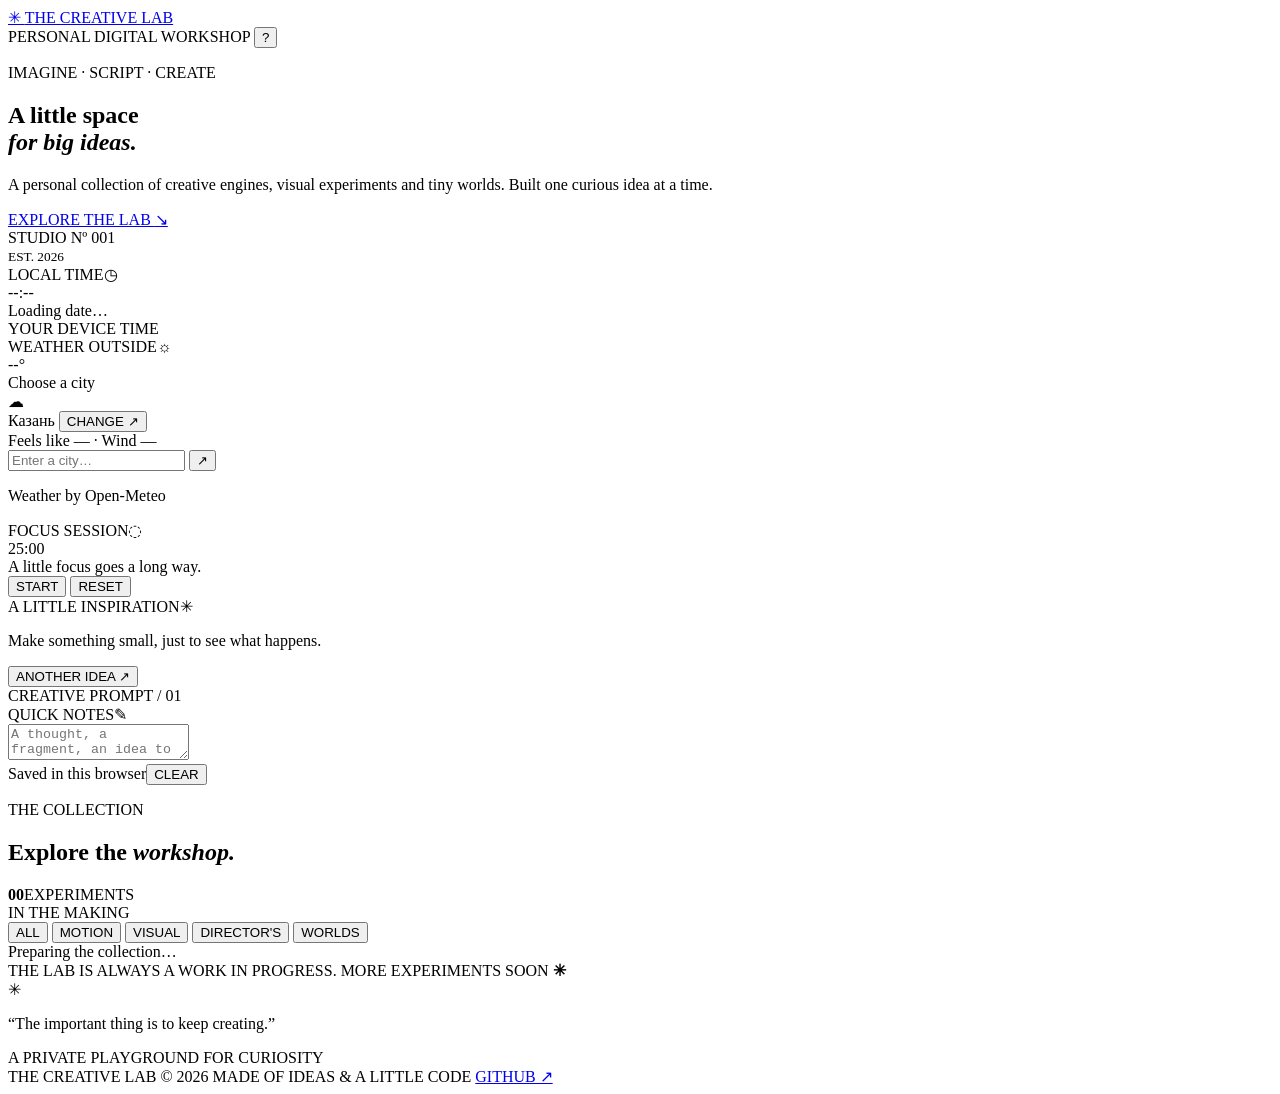
==== index.html @ 53572234 "Build Creative Lab main dashboard" ====
<!doctype html>
<html lang="ru">
<head>
  <meta charset="UTF-8">
  <meta name="viewport" content="width=device-width, initial-scale=1.0">
  <meta name="theme-color" content="#f4f0e8">
  <meta name="description" content="The Creative Lab — personal collection of creative digital engines and experiments.">
  <title>The Creative Lab</title>
  <link rel="icon" href="./assets/favicon.svg" type="image/svg+xml">
  <link rel="preconnect" href="https://fonts.googleapis.com">
  <link rel="preconnect" href="https://fonts.gstatic.com" crossorigin>
  <link href="https://fonts.googleapis.com/css2?family=DM+Mono:wght@400;500&family=DM+Sans:wght@400;500;600;700&family=Playfair+Display:wght@500;600;700&display=swap" rel="stylesheet">
  <link rel="stylesheet" href="./main.css">
  <script src="./main.js" defer></script>
</head>
<body>
  <div class="page-shell">
    <header class="topbar">
      <a class="brand" href="./" aria-label="The Creative Lab — home">
        <span class="brand-mark">✳</span>
        <span>THE CREATIVE LAB</span>
      </a>
      <div class="topbar-right">
        <span class="live-dot"></span>
        <span class="topbar-caption">PERSONAL DIGITAL WORKSHOP</span>
        <button class="icon-button" id="aboutButton" type="button" aria-label="About the lab" title="About the lab">?</button>
      </div>
    </header>

    <main>
      <section class="hero">
        <div class="hero-copy">
          <p class="eyebrow">IMAGINE · SCRIPT · CREATE</p>
          <h1>A little space<br><em>for big ideas.</em></h1>
          <p class="hero-description">A personal collection of creative engines, visual experiments and tiny worlds. Built one curious idea at a time.</p>
          <a class="text-link" href="#apps">EXPLORE THE LAB <span>↘</span></a>
        </div>
        <div class="hero-art" aria-label="Abstract illustration of a creative studio">
          <div class="art-sun"></div>
          <div class="art-window">
            <div class="art-window-sky"></div>
            <div class="art-hill hill-one"></div>
            <div class="art-hill hill-two"></div>
          </div>
          <div class="art-plant plant-one"><i></i><i></i><i></i><b></b></div>
          <div class="art-plant plant-two"><i></i><i></i><i></i><b></b></div>
          <div class="art-book book-one"></div><div class="art-book book-two"></div>
          <div class="art-caption">STUDIO Nº 001<br><small>EST. 2026</small></div>
        </div>
      </section>

      <section class="dashboard-grid" aria-label="Daily widgets">
        <article class="widget clock-widget">
          <div class="widget-heading"><span class="widget-label">LOCAL TIME</span><span class="widget-symbol">◷</span></div>
          <div class="clock-time" id="clockTime">--:--</div>
          <div class="clock-date" id="clockDate">Loading date…</div>
          <div class="clock-foot"><span class="live-dot"></span> YOUR DEVICE TIME</div>
        </article>

        <article class="widget weather-widget">
          <div class="widget-heading"><span class="widget-label">WEATHER OUTSIDE</span><span class="widget-symbol">☼</span></div>
          <div class="weather-main">
            <div>
              <div class="weather-temp" id="weatherTemp">--°</div>
              <div class="weather-description" id="weatherDescription">Choose a city</div>
            </div>
            <div class="weather-icon" id="weatherIcon">☁</div>
          </div>
          <div class="weather-location-row">
            <span id="weatherLocation">Казань</span>
            <button class="tiny-button" id="changeCityButton" type="button">CHANGE ↗</button>
          </div>
          <div class="weather-extra" id="weatherExtra">Feels like — · Wind —</div>
          <form class="city-form" id="cityForm">
            <input id="cityInput" type="text" placeholder="Enter a city…" aria-label="Weather city">
            <button type="submit" aria-label="Search city">↗</button>
          </form>
          <p class="widget-note" id="weatherNote">Weather by Open-Meteo</p>
        </article>

        <article class="widget focus-widget">
          <div class="widget-heading"><span class="widget-label">FOCUS SESSION</span><span class="widget-symbol">◌</span></div>
          <div class="focus-time" id="focusTime">25:00</div>
          <div class="focus-progress"><span id="focusProgress"></span></div>
          <div class="focus-status" id="focusStatus">A little focus goes a long way.</div>
          <div class="focus-controls">
            <button class="button button-dark" id="focusStart" type="button">START</button>
            <button class="button button-light" id="focusReset" type="button">RESET</button>
          </div>
        </article>

        <article class="widget inspiration-widget">
          <div class="widget-heading"><span class="widget-label">A LITTLE INSPIRATION</span><span class="widget-symbol">✳</span></div>
          <p class="inspiration-text" id="inspirationText">Make something small, just to see what happens.</p>
          <button class="text-link small-link" id="newInspiration" type="button">ANOTHER IDEA ↗</button>
          <div class="inspiration-index">CREATIVE PROMPT / <span id="inspirationNumber">01</span></div>
        </article>

        <article class="widget notes-widget">
          <div class="widget-heading"><span class="widget-label">QUICK NOTES</span><span class="widget-symbol">✎</span></div>
          <textarea id="quickNotes" placeholder="A thought, a fragment, an idea to return to…" aria-label="Quick notes"></textarea>
          <div class="notes-footer"><span id="notesStatus">Saved in this browser</span><button class="tiny-button" id="clearNotes" type="button">CLEAR</button></div>
        </article>
      </section>

      <section class="apps-section" id="apps">
        <div class="section-heading">
          <div>
            <p class="eyebrow">THE COLLECTION</p>
            <h2>Explore the <em>workshop.</em></h2>
          </div>
          <div class="app-count"><strong id="appCount">00</strong><span>EXPERIMENTS<br>IN THE MAKING</span></div>
        </div>
        <div class="filter-row" id="filterRow" aria-label="Filter apps">
          <button class="filter-chip active" data-filter="all" type="button">ALL</button>
          <button class="filter-chip" data-filter="motion" type="button">MOTION</button>
          <button class="filter-chip" data-filter="visual" type="button">VISUAL</button>
          <button class="filter-chip" data-filter="director" type="button">DIRECTOR'S</button>
          <button class="filter-chip" data-filter="world" type="button">WORLDS</button>
        </div>
        <div class="apps-grid" id="appsGrid">
          <div class="loading-card">Preparing the collection…</div>
        </div>
        <div class="collection-footer">
          <span>THE LAB IS ALWAYS A WORK IN PROGRESS.</span>
          <span>MORE EXPERIMENTS SOON <b>✳</b></span>
        </div>
      </section>

      <section class="bottom-note">
        <span class="bottom-star">✳</span>
        <p>“The important thing is to keep creating.”</p>
        <span class="bottom-caption">A PRIVATE PLAYGROUND FOR CURIOSITY</span>
      </section>
    </main>

    <footer class="footer">
      <span>THE CREATIVE LAB © 2026</span>
      <span>MADE OF IDEAS & A LITTLE CODE</span>
      <a href="https://github.com/karinmanurov-web/myserver" target="_blank" rel="noreferrer">GITHUB ↗</a>
    </footer>
  </div>

  <div class="toast" id="toast" role="status" aria-live="polite"></div>
  <dialog class="about-dialog" id="aboutDialog">
    <button class="dialog-close" id="closeAbout" type="button" aria-label="Close">×</button>
    <p class="eyebrow">A NOTE ABOUT THIS PLACE</p>
    <h2>Welcome to<br><em>the lab.</em></h2>
    <p>This is a growing home for small creative engines: tools that turn scripts, ideas and visual rules into things you can see, play and explore.</p>
    <p>Some experiments are ready. Others are still taking shape. That's part of the fun.</p>
    <span class="dialog-signature">IMAGINE · SCRIPT · CREATE</span>
  </dialog>
</body>
</html>
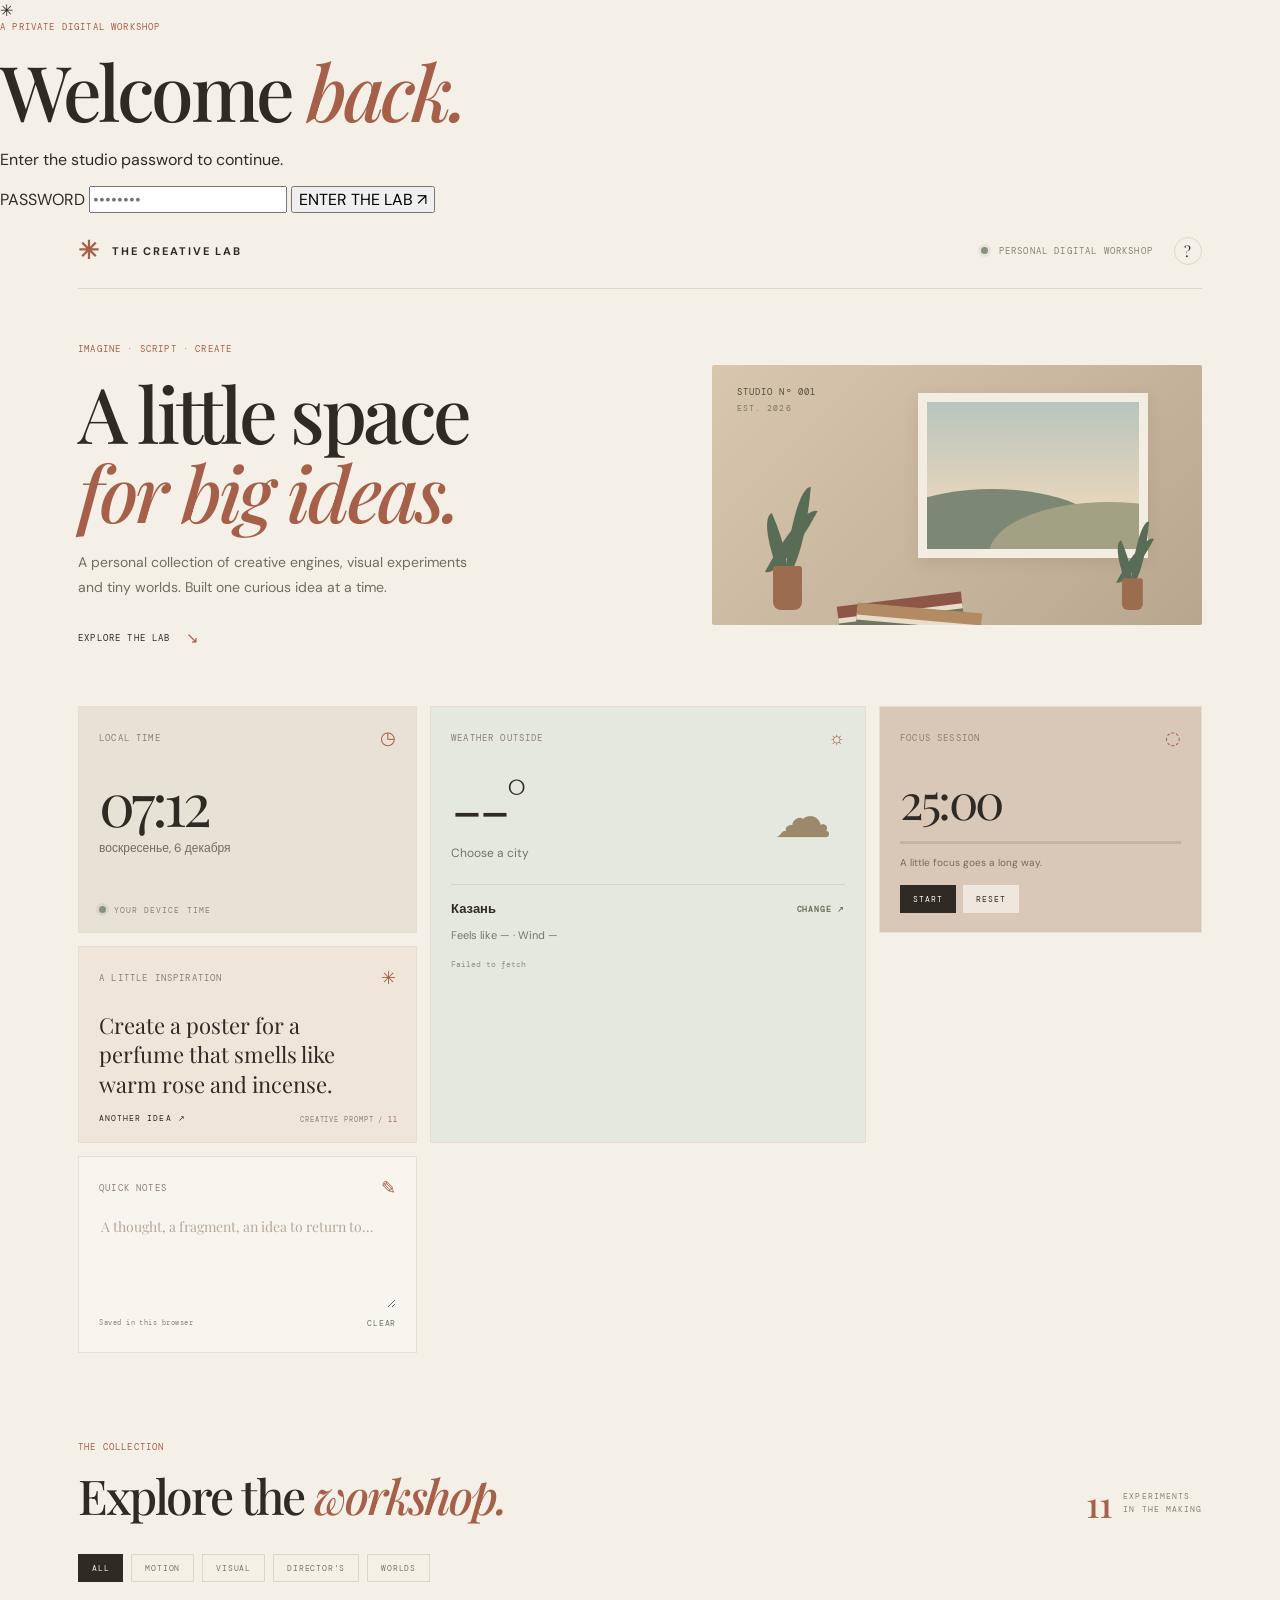
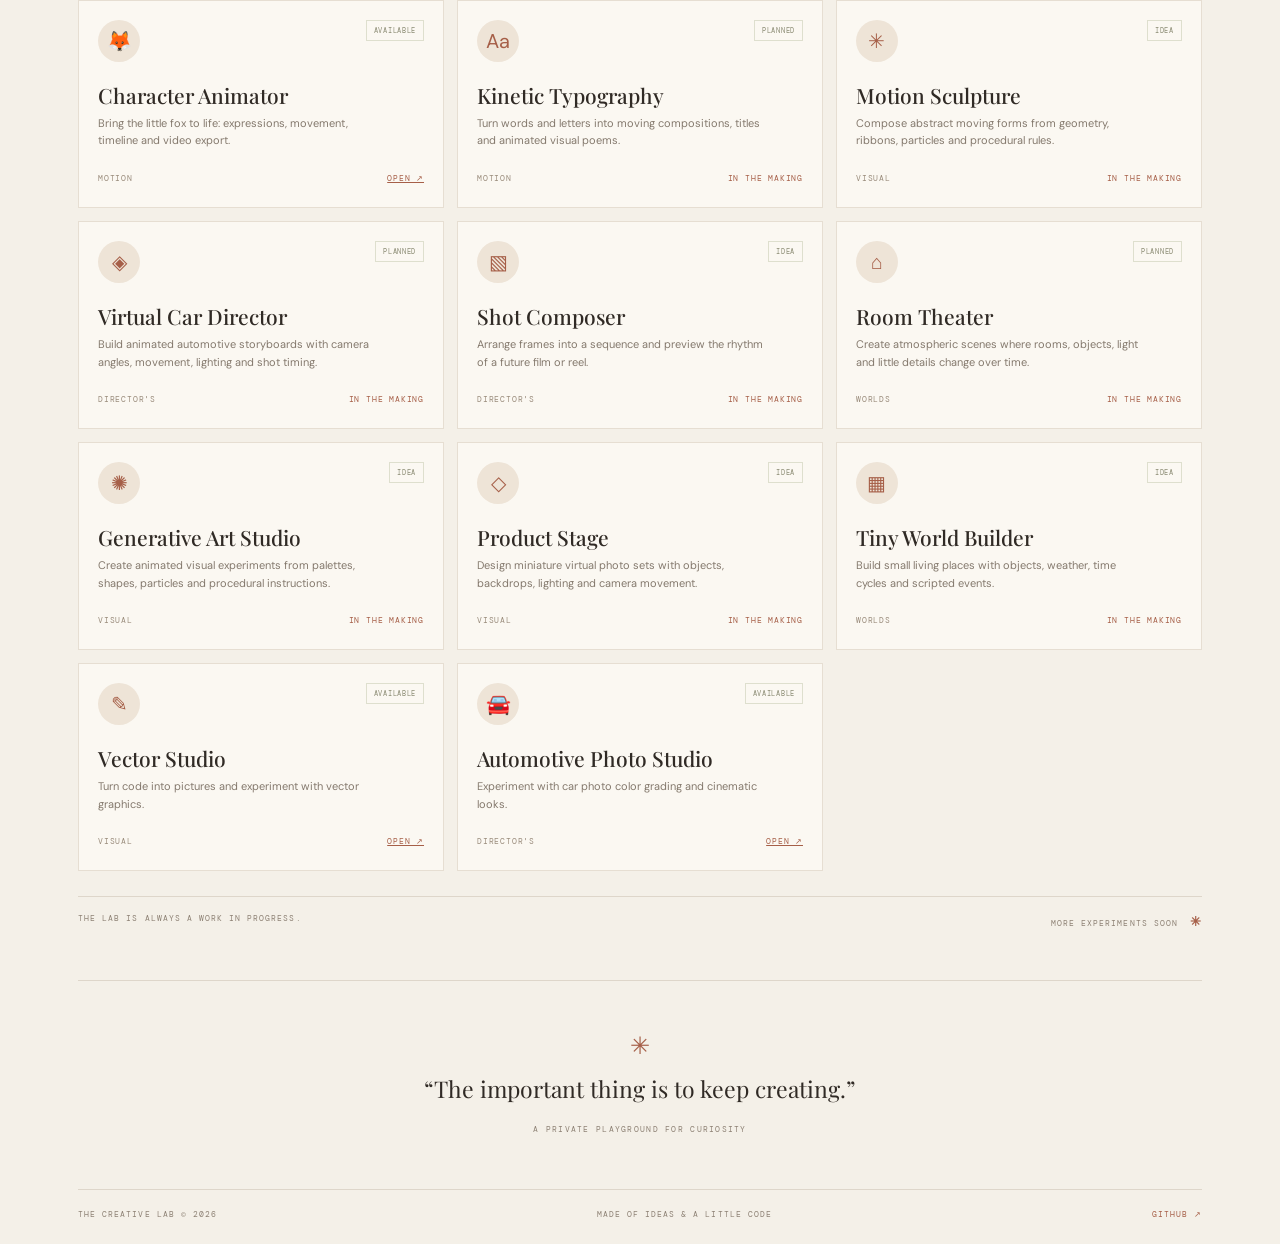
==== commit 8abd754d: "Add password entrance screen" ====
--- a/index.html
+++ b/index.html
@@ -14,6 +14,19 @@
   <script src="./main.js" defer></script>
 </head>
 <body>
+
+  <section class="password-screen" id="passwordScreen" aria-label="Lab access">
+    <form class="password-card" id="passwordForm">
+      <div class="password-mark">✳</div>
+      <p class="eyebrow">A PRIVATE DIGITAL WORKSHOP</p>
+      <h1>Welcome <em>back.</em></h1>
+      <p>Enter the studio password to continue.</p>
+      <label class="password-label" for="labPassword">PASSWORD</label>
+      <input id="labPassword" type="password" inputmode="numeric" autocomplete="current-password" placeholder="••••••••" required>
+      <button type="submit">ENTER THE LAB ↗</button>
+      <span id="passwordError" role="alert"></span>
+    </form>
+  </section>
   <div class="page-shell">
     <header class="topbar">
       <a class="brand" href="./" aria-label="The Creative Lab — home">
--- a/main.css
+++ b/main.css
@@ -0,0 +1,7 @@
+:root{--paper:#f4f0e8;--paper-deep:#e9e2d6;--ink:#302a25;--muted:#8d8174;--line:#ded6ca;--rust:#a65f48;--sage:#87917b;--cream:#fbf8f2;--serif:"Playfair Display",Georgia,serif;--sans:"DM Sans",Arial,sans-serif;--mono:"DM Mono",monospace}
+*{box-sizing:border-box}html{scroll-behavior:smooth}body{margin:0;background:var(--paper);color:var(--ink);font-family:var(--sans);-webkit-font-smoothing:antialiased}button,input,textarea{font:inherit}button{cursor:pointer}.page-shell{max-width:1440px;margin:auto;padding:0 6.1%}.topbar{height:76px;display:flex;align-items:center;justify-content:space-between;border-bottom:1px solid var(--line)}.brand{display:flex;align-items:center;gap:11px;text-decoration:none;color:var(--ink);font-size:11px;letter-spacing:.17em;font-weight:700}.brand-mark{font-size:25px;color:var(--rust)}.topbar-right{display:flex;align-items:center;gap:11px}.topbar-caption,.eyebrow,.widget-label,.clock-foot,.app-count span,.collection-footer,.footer,.inspiration-index,.notes-footer,.weather-note{font-family:var(--mono);font-size:9px;letter-spacing:.13em;color:var(--muted)}.live-dot{width:7px;height:7px;border-radius:50%;background:#87917b;display:inline-block;box-shadow:0 0 0 3px #87917b22}.icon-button{border:1px solid var(--line);background:transparent;color:var(--ink);width:28px;height:28px;border-radius:50%;font-family:var(--serif);font-size:15px;margin-left:10px}.hero{min-height:360px;display:grid;grid-template-columns:1fr 1fr;align-items:center;gap:6%;padding:54px 0 58px}.eyebrow{margin:0 0 18px;color:var(--rust)}h1,h2,p{margin-top:0}h1,h2{font-family:var(--serif);font-weight:500;letter-spacing:-.045em}h1{font-size:clamp(48px,6vw,78px);line-height:1.03;margin-bottom:19px}h1 em,h2 em{font-weight:500;color:var(--rust)}.hero-description{font-size:14px;line-height:1.8;color:#756b60;max-width:390px;margin-bottom:24px}.text-link{display:inline-flex;gap:15px;align-items:center;color:var(--ink);text-decoration:none;font-family:var(--mono);font-size:9px;letter-spacing:.13em;border:0;background:none;padding:0}.text-link span{font-size:15px;color:var(--rust)}.hero-art{height:260px;max-width:490px;width:100%;justify-self:end;position:relative;overflow:hidden;background:#d9c8b1;border-radius:2px;background-image:linear-gradient(135deg,#d8c7ae,#b9a68f)}.art-sun{position:absolute;width:105px;height:105px;border-radius:50%;background:#ead8b8;right:67px;top:32px}.art-window{position:absolute;right:54px;top:28px;width:230px;height:165px;border:9px solid #f3ece0;box-shadow:0 4px 14px #594b3b20;overflow:hidden}.art-window-sky{height:100%;background:linear-gradient(#b9c4bd 0%,#e9d8bb 75%)}.art-hill{position:absolute;bottom:-45px;width:240px;height:105px;border-radius:50%}.hill-one{background:#7d8874;left:-55px}.hill-two{background:#a3a184;right:-90px;bottom:-58px}.art-plant{position:absolute;bottom:15px;width:80px;height:120px}.plant-one{left:35px}.plant-two{right:30px;transform:scale(.72);transform-origin:bottom}.art-plant b{position:absolute;bottom:0;left:26px;width:29px;height:44px;background:#9c6c4f;border-radius:3px 3px 8px 8px}.art-plant i{position:absolute;bottom:34px;left:34px;width:18px;height:65px;background:#596c56;border-radius:100% 0 100% 0;transform:rotate(-24deg);transform-origin:bottom}.art-plant i:nth-child(2){transform:rotate(28deg);left:17px;height:78px}.art-plant i:nth-child(3){transform:rotate(5deg);left:38px;height:90px}.art-book{position:absolute;bottom:14px;width:125px;height:12px;background:#8d5748;transform:rotate(-7deg);box-shadow:0 5px 0 #e8ddca,0 10px 0 #6e7661}.book-one{left:125px}.book-two{left:145px;bottom:5px;transform:rotate(5deg);background:#b28b64}.art-caption{position:absolute;left:25px;top:20px;font-family:var(--mono);font-size:9px;line-height:1.7;letter-spacing:.12em;color:#554b40}.art-caption small{font-size:8px;color:#817466}
+.dashboard-grid{display:grid;grid-template-columns:1.05fr 1.35fr 1fr;gap:13px;margin-bottom:88px}.widget{position:relative;min-height:190px;background:var(--cream);border:1px solid #e6ded2;padding:19px 20px;overflow:hidden}.widget-heading{display:flex;align-items:center;justify-content:space-between}.widget-label{color:#8c8073}.widget-symbol{font-size:18px;color:var(--rust)}.clock-widget{background:#e8e1d5}.clock-time{font-family:var(--serif);font-size:clamp(44px,5vw,60px);letter-spacing:-.06em;margin-top:22px;line-height:1}.clock-date{font-size:12px;color:#766b5f;margin-top:8px}.clock-foot{position:absolute;bottom:17px;display:flex;align-items:center;gap:8px;font-size:8px}.weather-widget{grid-row:span 2;min-height:393px;background:#e5e8df}.weather-main{display:flex;justify-content:space-between;align-items:center;margin-top:24px}.weather-temp{font-family:var(--serif);font-size:64px;line-height:1;letter-spacing:-.07em}.weather-description{font-size:12px;color:#6d7467;margin-top:7px}.weather-icon{font-size:58px;color:#9c886a;padding-right:13px}.weather-location-row{display:flex;justify-content:space-between;align-items:center;margin-top:23px;padding-top:14px;border-top:1px solid #cfd5c9;font-size:13px;font-weight:600}.tiny-button{background:none;border:0;padding:5px 0;color:#6e7866;font-family:var(--mono);font-size:8px;letter-spacing:.1em}.weather-extra{font-size:11px;color:#72796d;margin-top:9px}.city-form{display:none;gap:7px;margin-top:15px}.city-form.visible{display:flex}.city-form input{min-width:0;flex:1;background:#f8f8f2;border:1px solid #cfd5c9;padding:9px 10px;font-size:12px;outline:none}.city-form button{width:36px;border:0;background:#697663;color:white}.widget-note{font-family:var(--mono);font-size:8px;color:#899080;margin-top:17px}.focus-widget{background:#d9c8b7}.focus-time{font-family:var(--serif);font-size:49px;letter-spacing:-.05em;margin-top:17px}.focus-progress{height:3px;background:#c5b4a3;margin:9px 0 12px}.focus-progress span{display:block;width:0;height:100%;background:var(--rust);transition:width .3s}.focus-status{font-size:10px;color:#78695d;min-height:14px}.focus-controls{display:flex;gap:7px;margin-top:15px}.button{border:0;padding:9px 13px;font-family:var(--mono);font-size:8px;letter-spacing:.12em}.button-dark{background:var(--ink);color:#f9f4eb}.button-light{background:#eee6dc;color:var(--ink)}.inspiration-widget{background:#efe6d9;display:flex;flex-direction:column}.inspiration-text{font-family:var(--serif);font-size:22px;line-height:1.35;max-width:270px;margin:21px 0 13px}.small-link{font-size:8px;margin-top:auto;align-self:flex-start}.inspiration-index{position:absolute;right:18px;bottom:18px;font-size:7px}.inspiration-index span{color:var(--rust)}.notes-widget{background:#f8f5ee;grid-column:1 / 2;min-height:190px}.notes-widget textarea{width:100%;height:94px;resize:vertical;background:transparent;border:0;outline:0;margin-top:14px;color:var(--ink);font-family:var(--serif);font-size:14px;line-height:1.5}.notes-widget textarea::placeholder{color:#b3a89b}.notes-footer{display:flex;justify-content:space-between;align-items:center;font-size:7px;letter-spacing:.07em}
+.apps-section{padding-bottom:50px}.section-heading{display:flex;justify-content:space-between;align-items:end;margin-bottom:27px}.section-heading .eyebrow{margin-bottom:10px}h2{font-size:clamp(34px,4vw,48px);margin:0}.app-count{display:flex;align-items:center;gap:11px}.app-count strong{font-family:var(--serif);font-size:36px;font-weight:500;color:var(--rust)}.app-count span{line-height:1.6;font-size:8px}.filter-row{display:flex;gap:8px;flex-wrap:wrap;margin-bottom:18px}.filter-chip{border:1px solid var(--line);background:transparent;padding:8px 13px;font-family:var(--mono);font-size:8px;letter-spacing:.1em;color:#807568}.filter-chip.active,.filter-chip:hover{background:var(--ink);border-color:var(--ink);color:#f8f2e8}.apps-grid{display:grid;grid-template-columns:repeat(3,1fr);gap:13px}.app-card{background:var(--cream);border:1px solid #e6ded2;min-height:205px;padding:19px;display:flex;flex-direction:column;position:relative;transition:transform .2s,border-color .2s}.app-card:hover{transform:translateY(-3px);border-color:#c7b6a4}.app-card-top{display:flex;justify-content:space-between;align-items:start}.app-icon{width:42px;height:42px;border-radius:50%;display:grid;place-items:center;font-size:20px;background:#eee4d7;color:var(--rust)}.app-status{font-family:var(--mono);font-size:7px;letter-spacing:.1em;color:#8b8b73;border:1px solid #dedfce;padding:5px 7px}.app-card h3{font-family:var(--serif);font-size:21px;font-weight:500;margin:19px 0 6px}.app-card p{font-size:11px;line-height:1.6;color:#84796d;margin:0;max-width:290px}.app-card-bottom{display:flex;justify-content:space-between;align-items:center;margin-top:auto;padding-top:18px}.app-category{font-family:var(--mono);font-size:8px;letter-spacing:.1em;color:#9a8c7c}.app-open{border:0;background:none;color:var(--rust);font-family:var(--mono);font-size:8px;letter-spacing:.1em;padding:5px 0}.app-open:disabled{color:#aaa096;cursor:default}.loading-card{grid-column:1/-1;padding:30px;background:#eee8de;color:var(--muted);font-family:var(--mono);font-size:10px}.collection-footer{border-top:1px solid var(--line);margin-top:25px;padding-top:16px;display:flex;justify-content:space-between;font-size:8px}.collection-footer b{color:var(--rust);font-size:13px;margin-left:6px}.bottom-note{text-align:center;padding:49px 0 52px;border-top:1px solid var(--line)}.bottom-star{font-size:24px;color:var(--rust)}.bottom-note p{font-family:var(--serif);font-size:23px;margin:12px 0}.bottom-caption{font-family:var(--mono);font-size:8px;letter-spacing:.16em;color:var(--muted)}.footer{border-top:1px solid var(--line);padding:19px 0 25px;display:flex;justify-content:space-between;font-size:8px}.footer a{color:var(--rust);text-decoration:none}.toast{position:fixed;bottom:22px;left:50%;transform:translate(-50%,20px);opacity:0;pointer-events:none;background:var(--ink);color:#f8f2e8;padding:12px 17px;font-size:11px;transition:.25s;z-index:5}.toast.show{opacity:1;transform:translate(-50%,0)}.about-dialog{border:1px solid var(--line);background:var(--cream);color:var(--ink);max-width:420px;padding:38px;box-shadow:0 20px 80px #302a2530}.about-dialog::backdrop{background:#302a2580;backdrop-filter:blur(3px)}.dialog-close{position:absolute;right:15px;top:10px;border:0;background:none;font-size:25px;color:var(--muted)}.about-dialog h2{margin:0 0 18px;font-size:40px}.about-dialog p:not(.eyebrow){font-size:13px;line-height:1.8;color:#786d61}.dialog-signature{display:block;margin-top:24px;font-family:var(--mono);font-size:8px;letter-spacing:.13em;color:var(--rust)}
+@media(max-width:900px){.page-shell{padding:0 4%}.dashboard-grid{grid-template-columns:1fr 1fr}.weather-widget{grid-row:span 2}.notes-widget{grid-column:auto}.hero{gap:3%}.apps-grid{grid-template-columns:repeat(2,1fr)}}
+@media(max-width:620px){.page-shell{padding:0 19px}.topbar{height:64px}.topbar-caption{display:none}.hero{grid-template-columns:1fr;padding:43px 0 36px;gap:28px}.hero-art{justify-self:stretch;height:205px}.dashboard-grid{grid-template-columns:1fr 1fr;gap:9px;margin-bottom:65px}.widget{padding:15px;min-height:180px}.weather-widget{grid-row:auto;grid-column:1/-1;min-height:250px}.clock-time{font-size:43px}.weather-main{margin-top:12px}.weather-temp{font-size:54px}.weather-icon{font-size:45px}.focus-time{font-size:42px}.inspiration-text{font-size:19px}.notes-widget{grid-column:1/-1}.apps-grid{grid-template-columns:1fr}.app-card{min-height:185px}.section-heading{align-items:end}.section-heading h2{font-size:34px}.app-count strong{font-size:29px}.app-count span{font-size:7px}.collection-footer{gap:12px;font-size:7px;line-height:1.6}.footer{gap:10px;flex-wrap:wrap;font-size:7px}.footer span:nth-child(2){display:none}.bottom-note{padding:38px 0}.about-dialog{margin:15px;padding:30px}}
+@media(prefers-reduced-motion:reduce){*,*::before,*::after{scroll-behavior:auto!important;transition:none!important}}
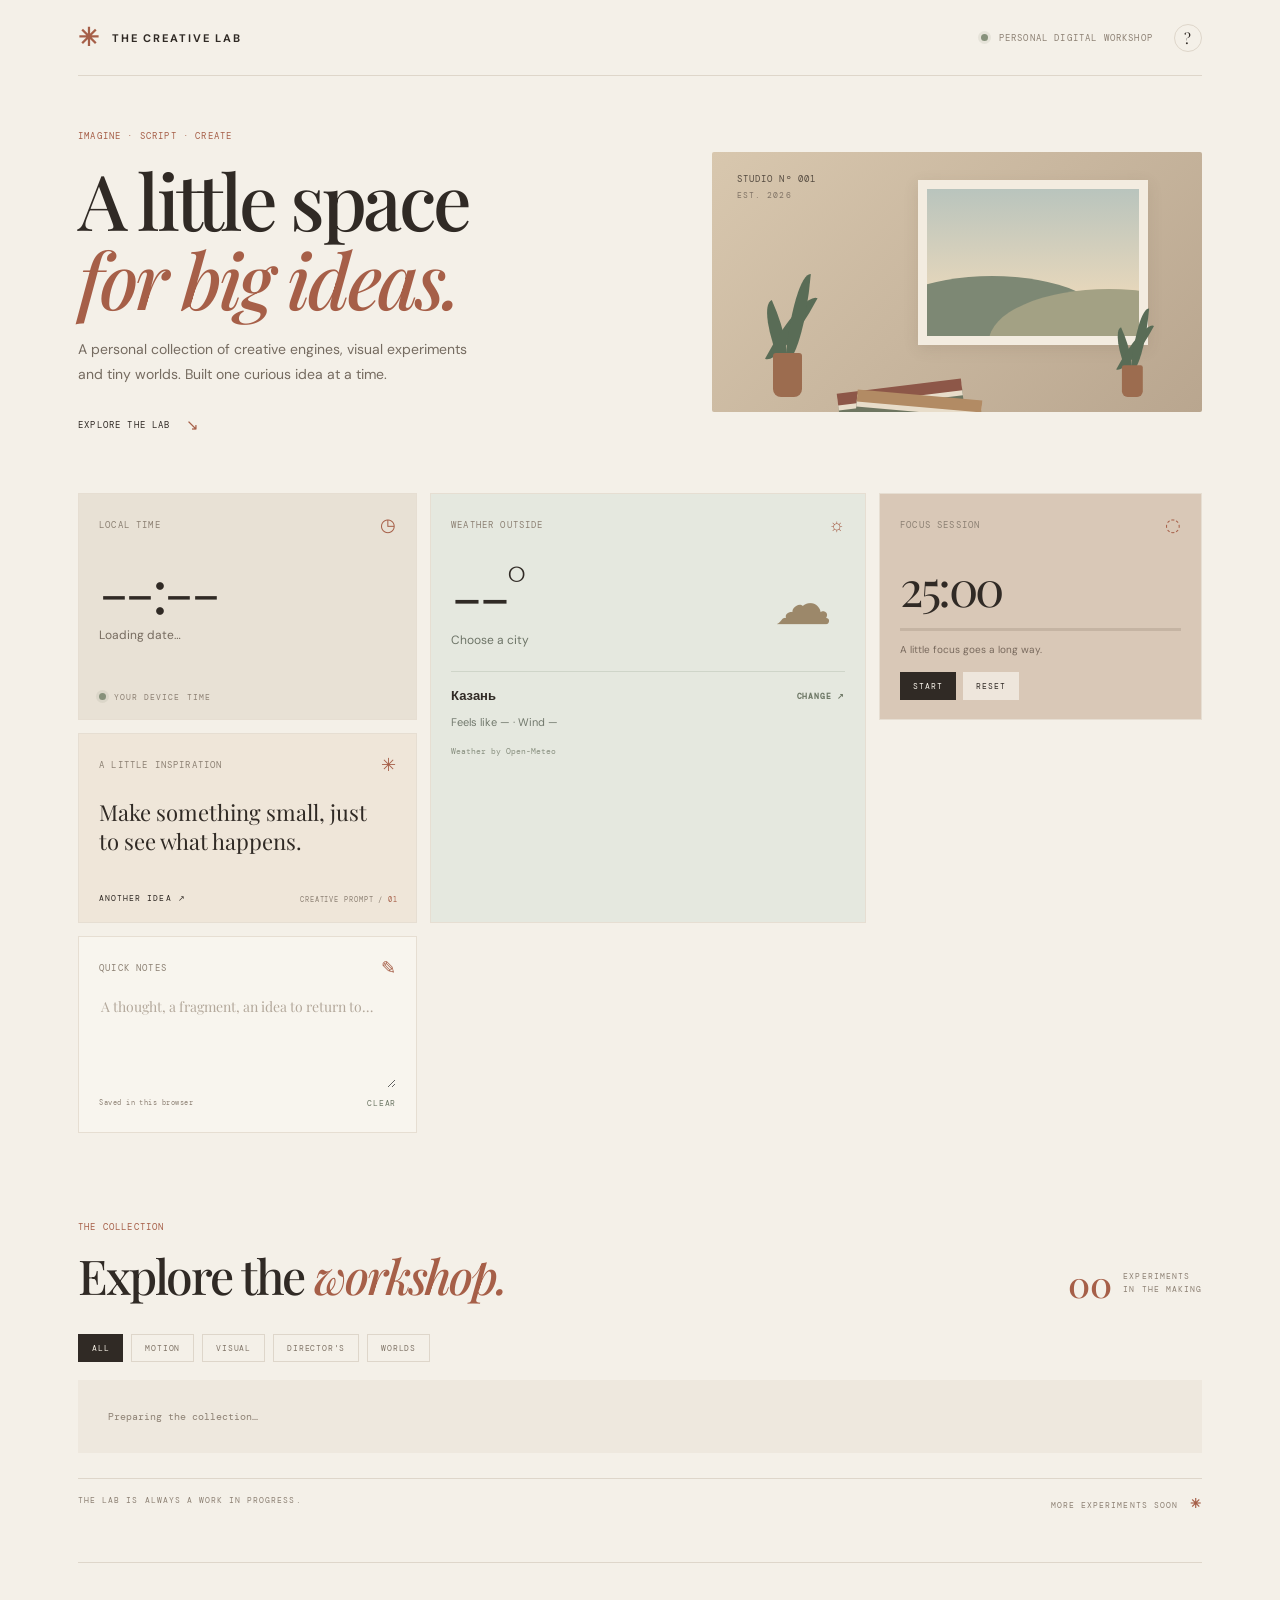
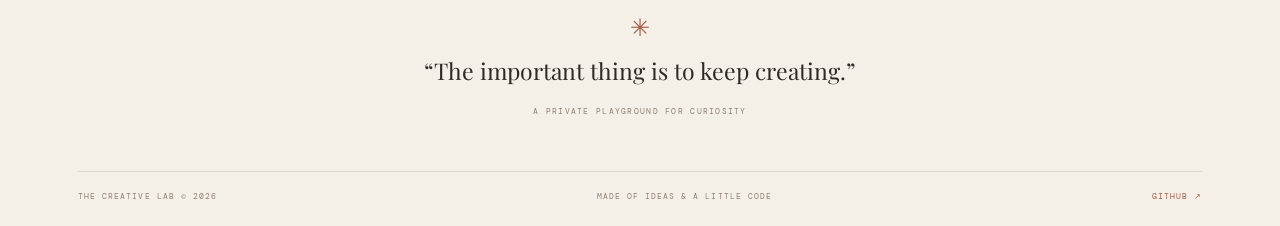
==== commit b5f677f5: "Remove password gate from lab home" ====
--- a/index.html
+++ b/index.html
@@ -13,21 +13,7 @@
   <link rel="stylesheet" href="./main.css">
   <script src="./main.js" defer></script>
 </head>
-<body>
-
-  <section class="password-screen" id="passwordScreen" aria-label="Lab access">
-    <form class="password-card" id="passwordForm">
-      <div class="password-mark">✳</div>
-      <p class="eyebrow">A PRIVATE DIGITAL WORKSHOP</p>
-      <h1>Welcome <em>back.</em></h1>
-      <p>Enter the studio password to continue.</p>
-      <label class="password-label" for="labPassword">PASSWORD</label>
-      <input id="labPassword" type="password" inputmode="numeric" autocomplete="current-password" placeholder="••••••••" required>
-      <button type="submit">ENTER THE LAB ↗</button>
-      <span id="passwordError" role="alert"></span>
-    </form>
-  </section>
-  <div class="page-shell">
+<body><div class="page-shell">
     <header class="topbar">
       <a class="brand" href="./" aria-label="The Creative Lab — home">
         <span class="brand-mark">✳</span>
--- a/main.css
+++ b/main.css
@@ -4,4 +4,21 @@
 .apps-section{padding-bottom:50px}.section-heading{display:flex;justify-content:space-between;align-items:end;margin-bottom:27px}.section-heading .eyebrow{margin-bottom:10px}h2{font-size:clamp(34px,4vw,48px);margin:0}.app-count{display:flex;align-items:center;gap:11px}.app-count strong{font-family:var(--serif);font-size:36px;font-weight:500;color:var(--rust)}.app-count span{line-height:1.6;font-size:8px}.filter-row{display:flex;gap:8px;flex-wrap:wrap;margin-bottom:18px}.filter-chip{border:1px solid var(--line);background:transparent;padding:8px 13px;font-family:var(--mono);font-size:8px;letter-spacing:.1em;color:#807568}.filter-chip.active,.filter-chip:hover{background:var(--ink);border-color:var(--ink);color:#f8f2e8}.apps-grid{display:grid;grid-template-columns:repeat(3,1fr);gap:13px}.app-card{background:var(--cream);border:1px solid #e6ded2;min-height:205px;padding:19px;display:flex;flex-direction:column;position:relative;transition:transform .2s,border-color .2s}.app-card:hover{transform:translateY(-3px);border-color:#c7b6a4}.app-card-top{display:flex;justify-content:space-between;align-items:start}.app-icon{width:42px;height:42px;border-radius:50%;display:grid;place-items:center;font-size:20px;background:#eee4d7;color:var(--rust)}.app-status{font-family:var(--mono);font-size:7px;letter-spacing:.1em;color:#8b8b73;border:1px solid #dedfce;padding:5px 7px}.app-card h3{font-family:var(--serif);font-size:21px;font-weight:500;margin:19px 0 6px}.app-card p{font-size:11px;line-height:1.6;color:#84796d;margin:0;max-width:290px}.app-card-bottom{display:flex;justify-content:space-between;align-items:center;margin-top:auto;padding-top:18px}.app-category{font-family:var(--mono);font-size:8px;letter-spacing:.1em;color:#9a8c7c}.app-open{border:0;background:none;color:var(--rust);font-family:var(--mono);font-size:8px;letter-spacing:.1em;padding:5px 0}.app-open:disabled{color:#aaa096;cursor:default}.loading-card{grid-column:1/-1;padding:30px;background:#eee8de;color:var(--muted);font-family:var(--mono);font-size:10px}.collection-footer{border-top:1px solid var(--line);margin-top:25px;padding-top:16px;display:flex;justify-content:space-between;font-size:8px}.collection-footer b{color:var(--rust);font-size:13px;margin-left:6px}.bottom-note{text-align:center;padding:49px 0 52px;border-top:1px solid var(--line)}.bottom-star{font-size:24px;color:var(--rust)}.bottom-note p{font-family:var(--serif);font-size:23px;margin:12px 0}.bottom-caption{font-family:var(--mono);font-size:8px;letter-spacing:.16em;color:var(--muted)}.footer{border-top:1px solid var(--line);padding:19px 0 25px;display:flex;justify-content:space-between;font-size:8px}.footer a{color:var(--rust);text-decoration:none}.toast{position:fixed;bottom:22px;left:50%;transform:translate(-50%,20px);opacity:0;pointer-events:none;background:var(--ink);color:#f8f2e8;padding:12px 17px;font-size:11px;transition:.25s;z-index:5}.toast.show{opacity:1;transform:translate(-50%,0)}.about-dialog{border:1px solid var(--line);background:var(--cream);color:var(--ink);max-width:420px;padding:38px;box-shadow:0 20px 80px #302a2530}.about-dialog::backdrop{background:#302a2580;backdrop-filter:blur(3px)}.dialog-close{position:absolute;right:15px;top:10px;border:0;background:none;font-size:25px;color:var(--muted)}.about-dialog h2{margin:0 0 18px;font-size:40px}.about-dialog p:not(.eyebrow){font-size:13px;line-height:1.8;color:#786d61}.dialog-signature{display:block;margin-top:24px;font-family:var(--mono);font-size:8px;letter-spacing:.13em;color:var(--rust)}
 @media(max-width:900px){.page-shell{padding:0 4%}.dashboard-grid{grid-template-columns:1fr 1fr}.weather-widget{grid-row:span 2}.notes-widget{grid-column:auto}.hero{gap:3%}.apps-grid{grid-template-columns:repeat(2,1fr)}}
 @media(max-width:620px){.page-shell{padding:0 19px}.topbar{height:64px}.topbar-caption{display:none}.hero{grid-template-columns:1fr;padding:43px 0 36px;gap:28px}.hero-art{justify-self:stretch;height:205px}.dashboard-grid{grid-template-columns:1fr 1fr;gap:9px;margin-bottom:65px}.widget{padding:15px;min-height:180px}.weather-widget{grid-row:auto;grid-column:1/-1;min-height:250px}.clock-time{font-size:43px}.weather-main{margin-top:12px}.weather-temp{font-size:54px}.weather-icon{font-size:45px}.focus-time{font-size:42px}.inspiration-text{font-size:19px}.notes-widget{grid-column:1/-1}.apps-grid{grid-template-columns:1fr}.app-card{min-height:185px}.section-heading{align-items:end}.section-heading h2{font-size:34px}.app-count strong{font-size:29px}.app-count span{font-size:7px}.collection-footer{gap:12px;font-size:7px;line-height:1.6}.footer{gap:10px;flex-wrap:wrap;font-size:7px}.footer span:nth-child(2){display:none}.bottom-note{padding:38px 0}.about-dialog{margin:15px;padding:30px}}
-@media(prefers-reduced-motion:reduce){*,*::before,*::after{scroll-behavior:auto!important;transition:none!important}}+@media(prefers-reduced-motion:reduce){*,*::before,*::after{scroll-behavior:auto!important;transition:none!important}}
+
+/* Client-side entrance screen; this is not strong security. */
+.password-screen{position:fixed;inset:0;z-index:9999;display:grid;place-items:center;padding:24px;background:#eee8dc}
+.password-screen[hidden]{display:none}
+.password-card{width:min(100%,390px);padding:42px 34px;background:#f8f5ee;border:1px solid #d9d0c2;border-radius:4px;box-shadow:0 24px 70px #42372918;display:flex;flex-direction:column;gap:14px}
+.password-mark{font-size:32px;color:#9b7655}
+.password-card h1{font:500 38px/1.1 'Playfair Display',serif;margin:0;color:#34312c}
+.password-card h1 em{color:#98785a}
+.password-card p:not(.eyebrow){font-size:13px;color:#777067;margin:0 0 8px}
+.password-label{font:10px 'DM Mono',monospace;letter-spacing:.13em;color:#81776b}
+.password-card input{width:100%;box-sizing:border-box;padding:14px;border:1px solid #d8cfc1;background:#fffdf8;font:16px 'DM Mono',monospace;letter-spacing:.2em;outline:none}
+.password-card input:focus{border-color:#9b7655}
+.password-card button{padding:14px;border:0;background:#34312c;color:#fff;font:11px 'DM Mono',monospace;letter-spacing:.12em;cursor:pointer}
+#passwordError{min-height:16px;color:#a34c3e;font-size:12px}
+.lab-back-link{position:fixed;top:16px;left:16px;z-index:9998;display:inline-flex;align-items:center;gap:8px;padding:11px 15px;border:1px solid rgba(120,110,95,.35);border-radius:3px;background:rgba(250,247,240,.94);color:#39352f;text-decoration:none;font:11px 'DM Mono',monospace;letter-spacing:.08em;box-shadow:0 4px 18px #00000012;backdrop-filter:blur(8px)}
+.lab-back-link:hover{background:#fff}
+@media(max-width:600px){.password-card{padding:32px 24px}.lab-back-link{top:10px;left:10px;padding:9px 11px;font-size:10px}}
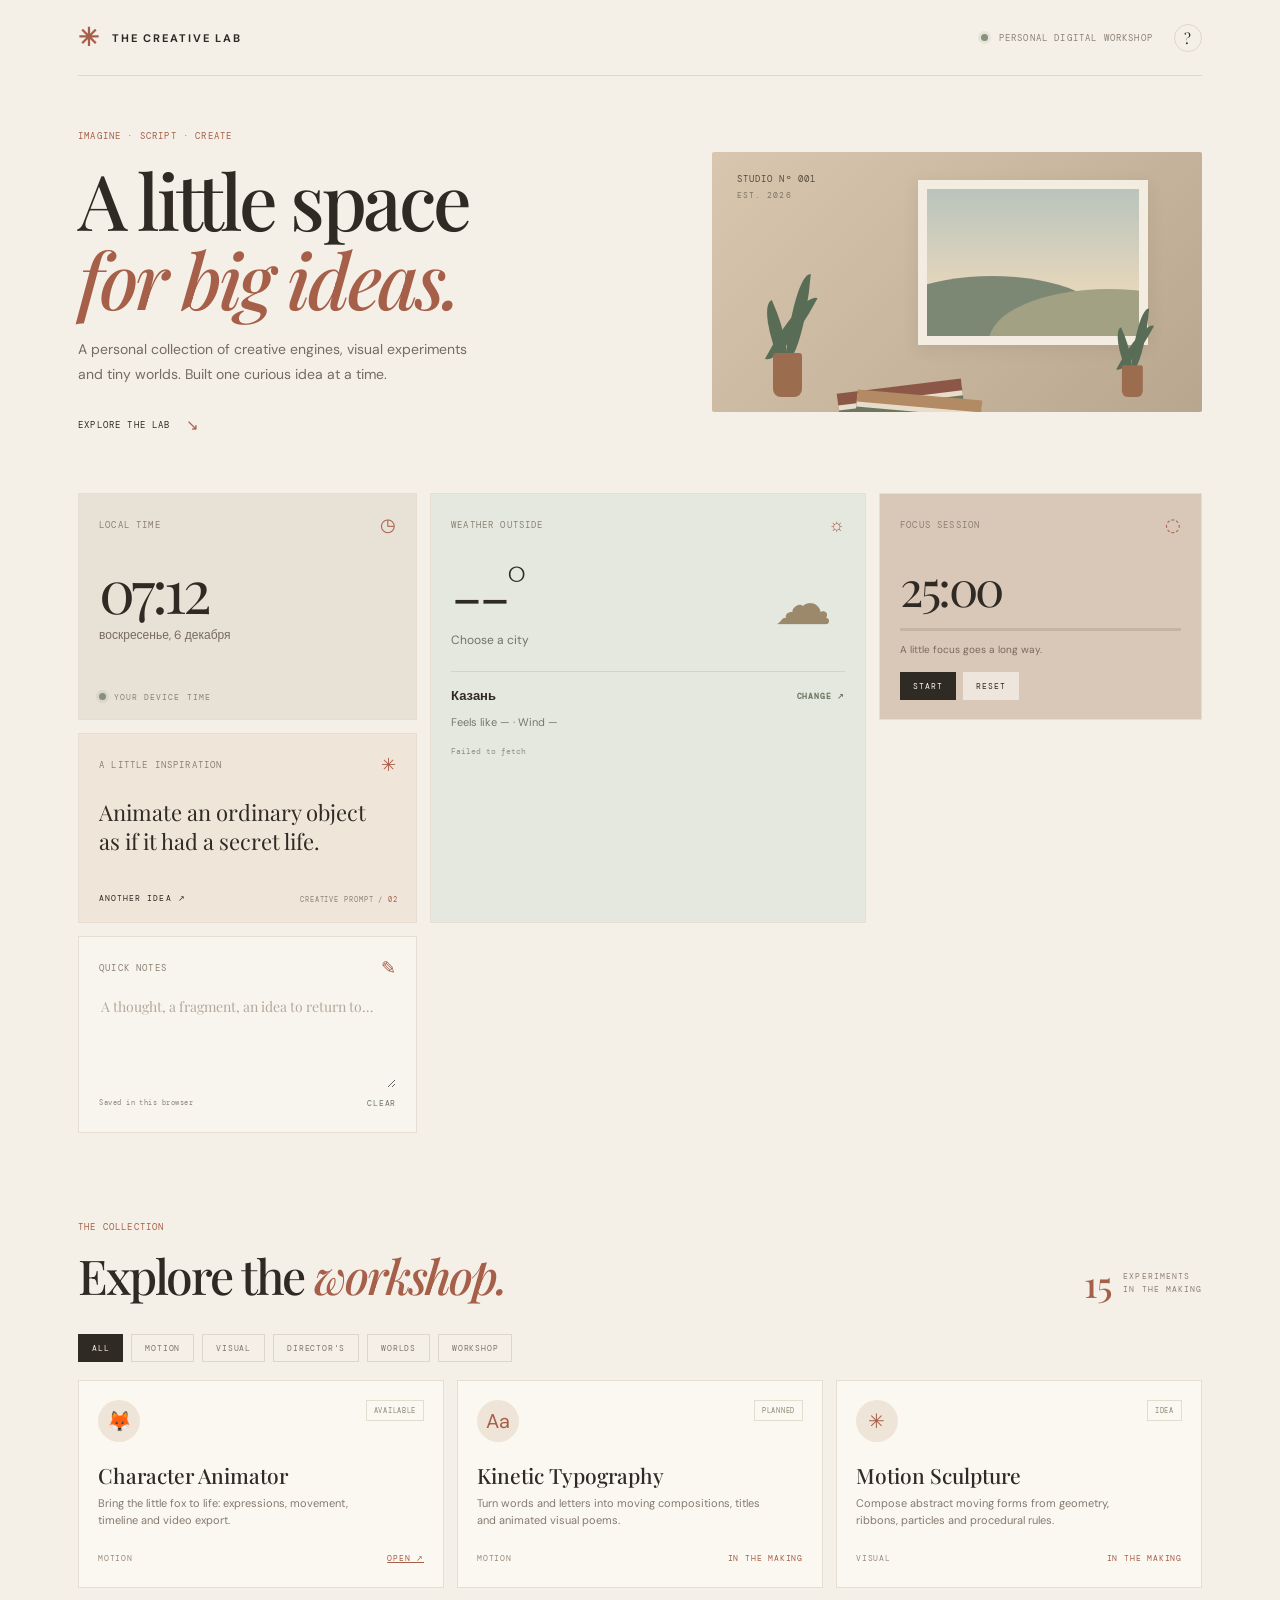
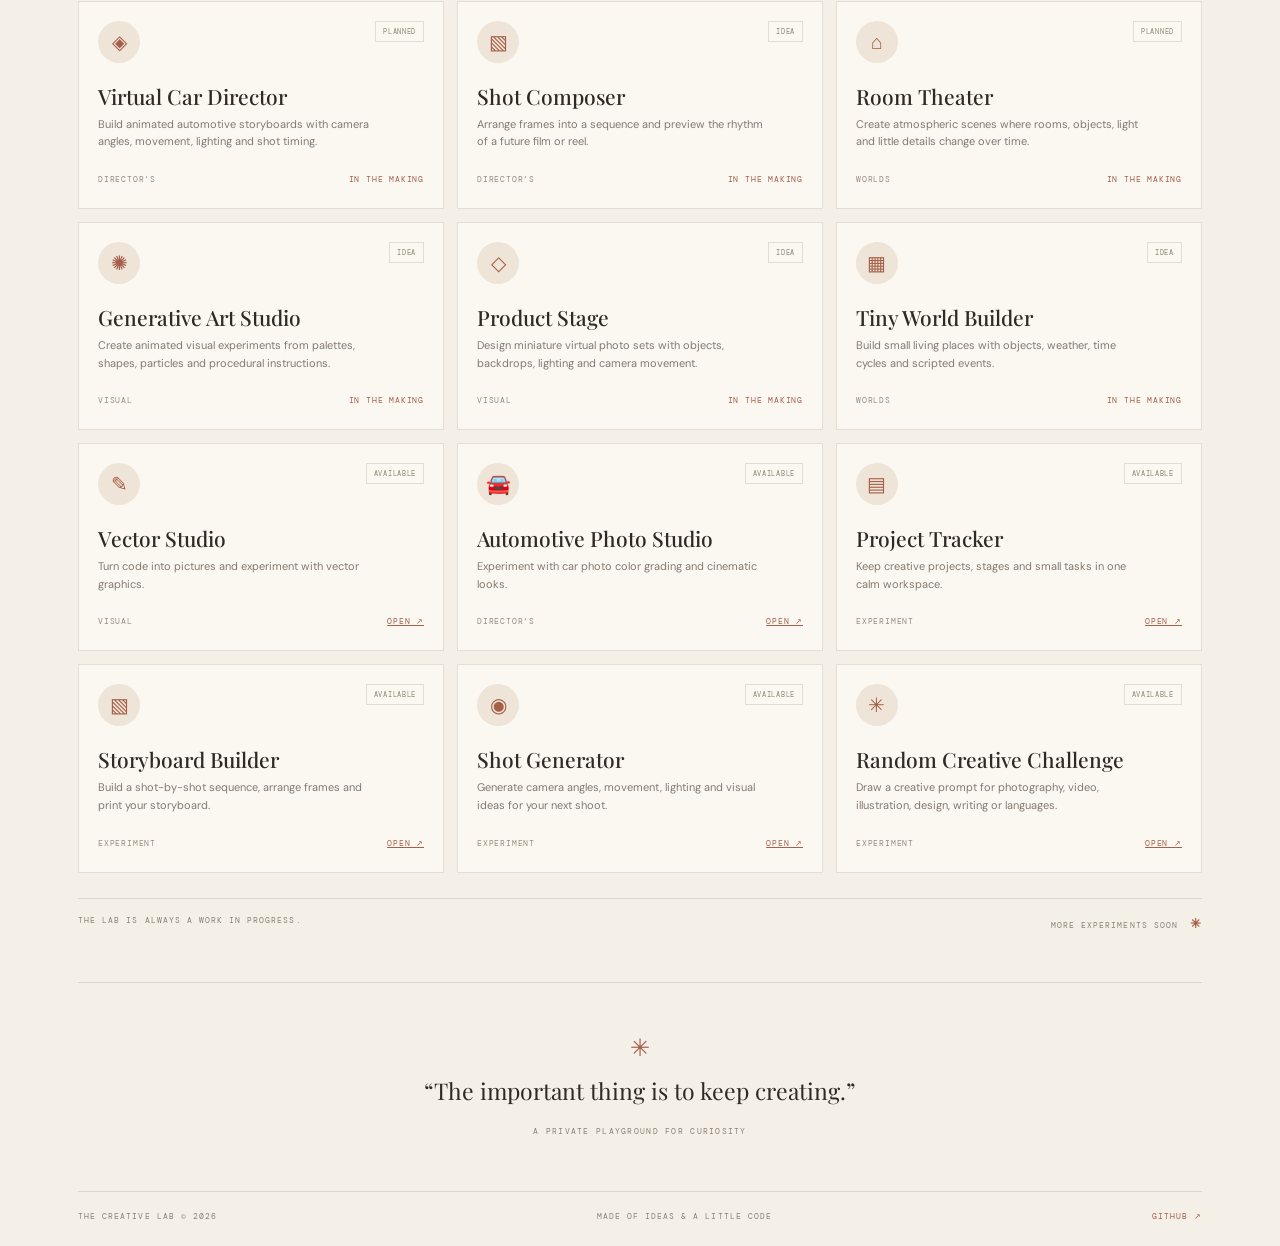
==== commit 4d2b74c6: "Add Creative Workshop filter to home page" ====
--- a/index.html
+++ b/index.html
@@ -116,6 +116,7 @@
           <button class="filter-chip" data-filter="visual" type="button">VISUAL</button>
           <button class="filter-chip" data-filter="director" type="button">DIRECTOR'S</button>
           <button class="filter-chip" data-filter="world" type="button">WORLDS</button>
+          <button class="filter-chip" data-filter="workshop" type="button">WORKSHOP</button>
         </div>
         <div class="apps-grid" id="appsGrid">
           <div class="loading-card">Preparing the collection…</div>
--- a/main.css
+++ b/main.css
@@ -6,19 +6,6 @@
 @media(max-width:620px){.page-shell{padding:0 19px}.topbar{height:64px}.topbar-caption{display:none}.hero{grid-template-columns:1fr;padding:43px 0 36px;gap:28px}.hero-art{justify-self:stretch;height:205px}.dashboard-grid{grid-template-columns:1fr 1fr;gap:9px;margin-bottom:65px}.widget{padding:15px;min-height:180px}.weather-widget{grid-row:auto;grid-column:1/-1;min-height:250px}.clock-time{font-size:43px}.weather-main{margin-top:12px}.weather-temp{font-size:54px}.weather-icon{font-size:45px}.focus-time{font-size:42px}.inspiration-text{font-size:19px}.notes-widget{grid-column:1/-1}.apps-grid{grid-template-columns:1fr}.app-card{min-height:185px}.section-heading{align-items:end}.section-heading h2{font-size:34px}.app-count strong{font-size:29px}.app-count span{font-size:7px}.collection-footer{gap:12px;font-size:7px;line-height:1.6}.footer{gap:10px;flex-wrap:wrap;font-size:7px}.footer span:nth-child(2){display:none}.bottom-note{padding:38px 0}.about-dialog{margin:15px;padding:30px}}
 @media(prefers-reduced-motion:reduce){*,*::before,*::after{scroll-behavior:auto!important;transition:none!important}}
 
-/* Client-side entrance screen; this is not strong security. */
-.password-screen{position:fixed;inset:0;z-index:9999;display:grid;place-items:center;padding:24px;background:#eee8dc}
-.password-screen[hidden]{display:none}
-.password-card{width:min(100%,390px);padding:42px 34px;background:#f8f5ee;border:1px solid #d9d0c2;border-radius:4px;box-shadow:0 24px 70px #42372918;display:flex;flex-direction:column;gap:14px}
-.password-mark{font-size:32px;color:#9b7655}
-.password-card h1{font:500 38px/1.1 'Playfair Display',serif;margin:0;color:#34312c}
-.password-card h1 em{color:#98785a}
-.password-card p:not(.eyebrow){font-size:13px;color:#777067;margin:0 0 8px}
-.password-label{font:10px 'DM Mono',monospace;letter-spacing:.13em;color:#81776b}
-.password-card input{width:100%;box-sizing:border-box;padding:14px;border:1px solid #d8cfc1;background:#fffdf8;font:16px 'DM Mono',monospace;letter-spacing:.2em;outline:none}
-.password-card input:focus{border-color:#9b7655}
-.password-card button{padding:14px;border:0;background:#34312c;color:#fff;font:11px 'DM Mono',monospace;letter-spacing:.12em;cursor:pointer}
-#passwordError{min-height:16px;color:#a34c3e;font-size:12px}
 .lab-back-link{position:fixed;top:16px;left:16px;z-index:9998;display:inline-flex;align-items:center;gap:8px;padding:11px 15px;border:1px solid rgba(120,110,95,.35);border-radius:3px;background:rgba(250,247,240,.94);color:#39352f;text-decoration:none;font:11px 'DM Mono',monospace;letter-spacing:.08em;box-shadow:0 4px 18px #00000012;backdrop-filter:blur(8px)}
 .lab-back-link:hover{background:#fff}
-@media(max-width:600px){.password-card{padding:32px 24px}.lab-back-link{top:10px;left:10px;padding:9px 11px;font-size:10px}}
+@media(max-width:600px){.lab-back-link{top:10px;left:10px;padding:9px 11px;font-size:10px}}
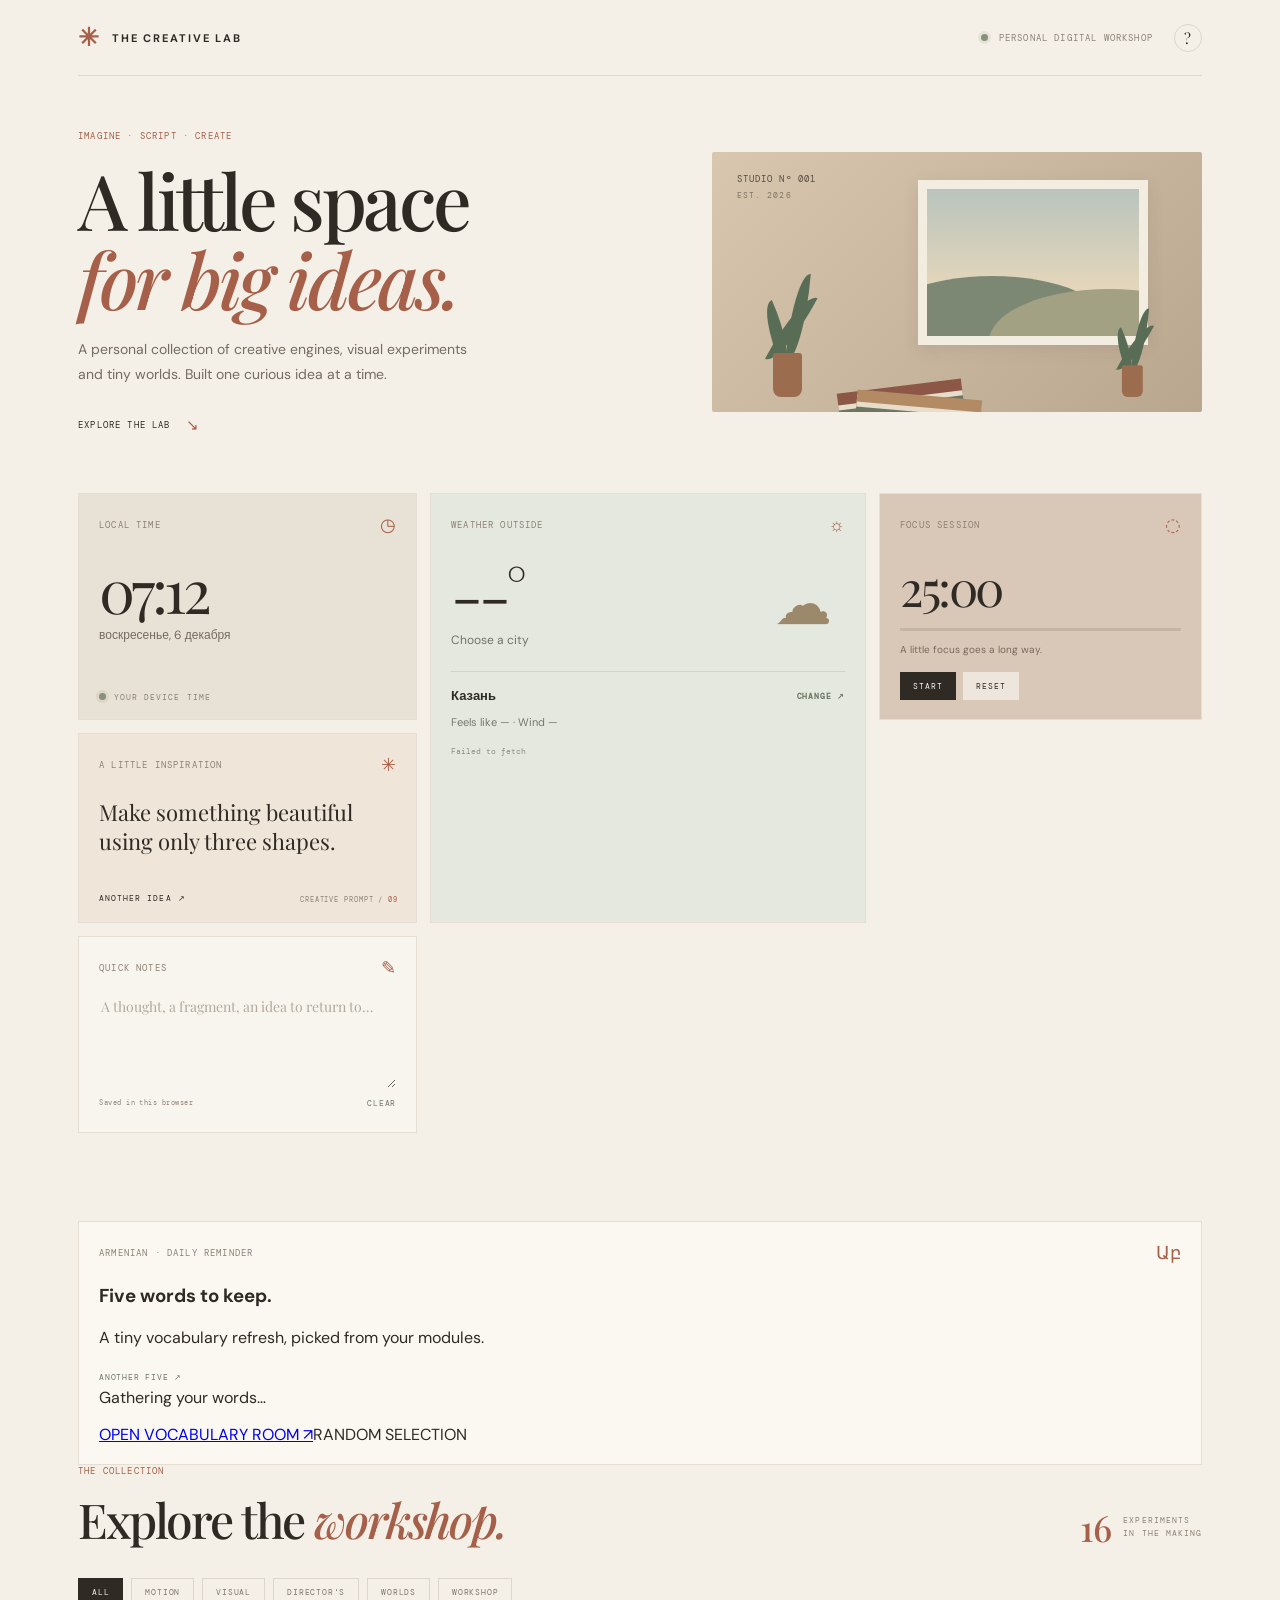
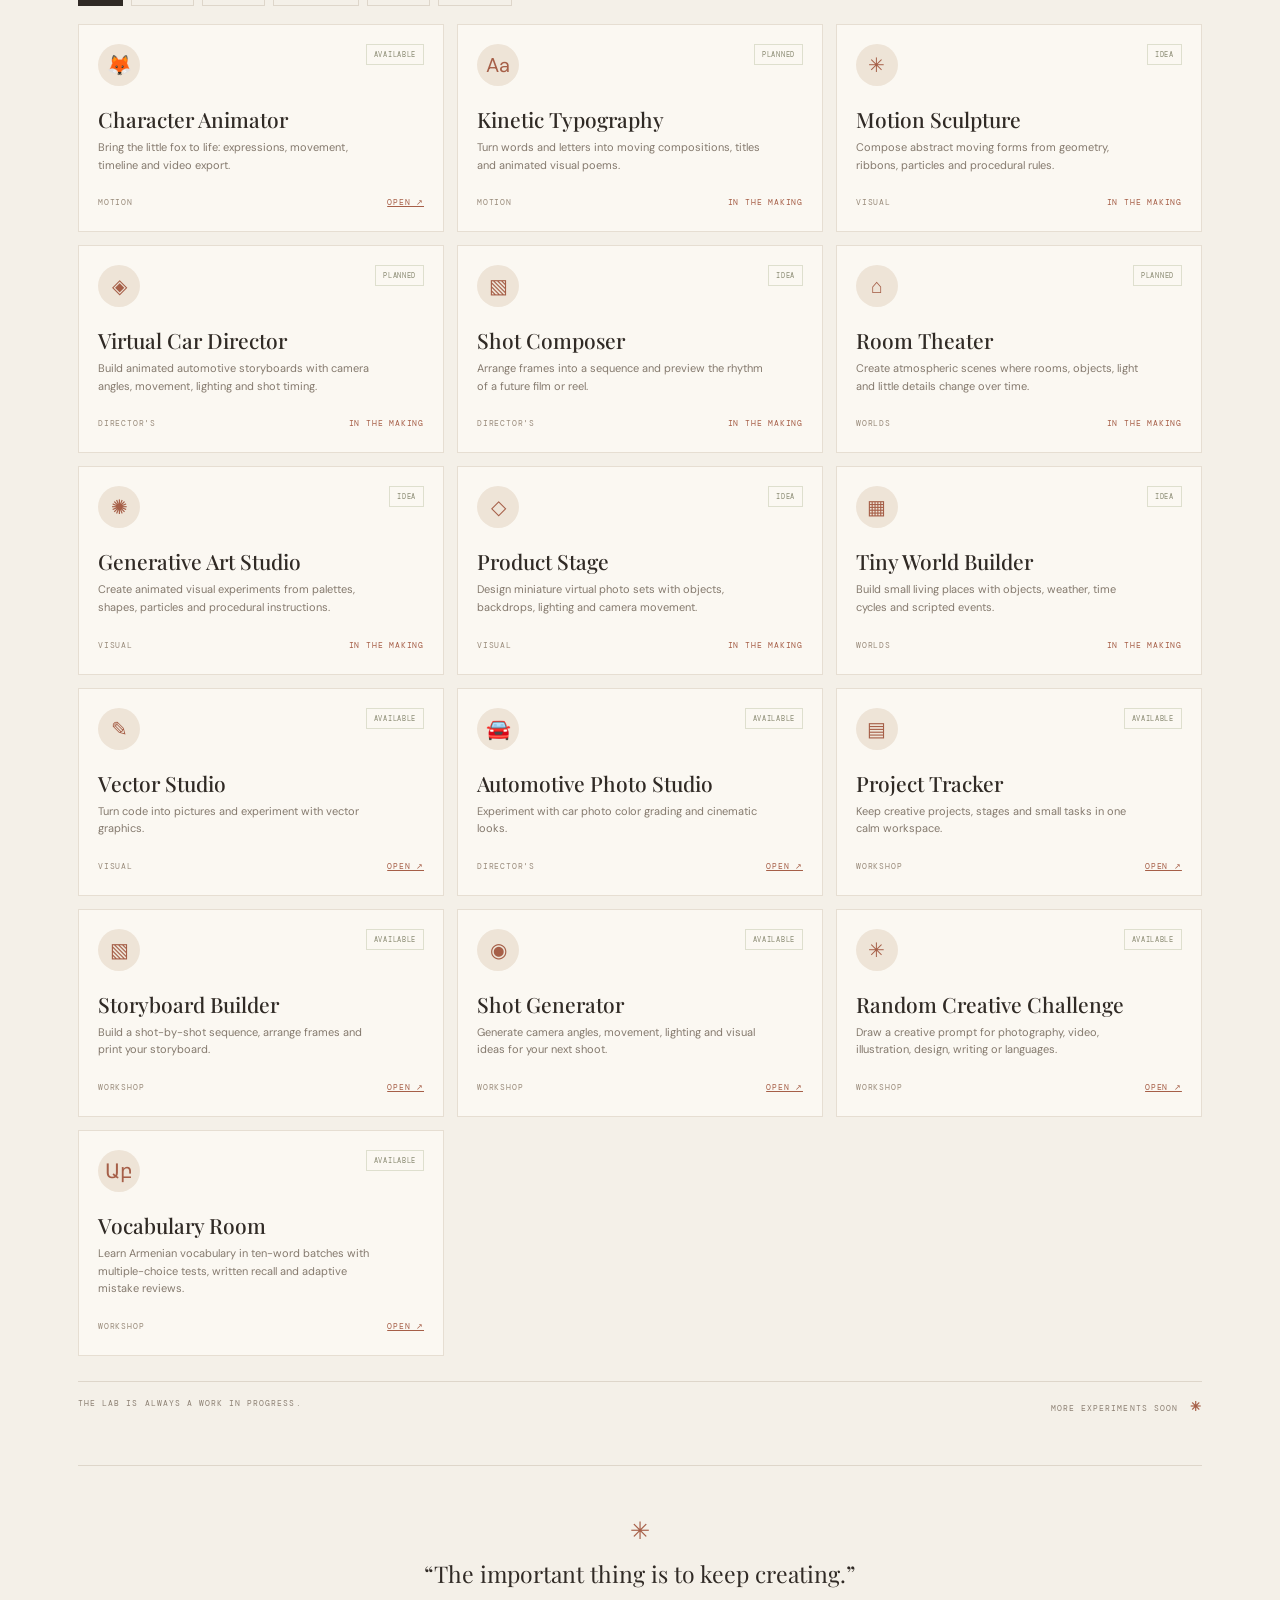
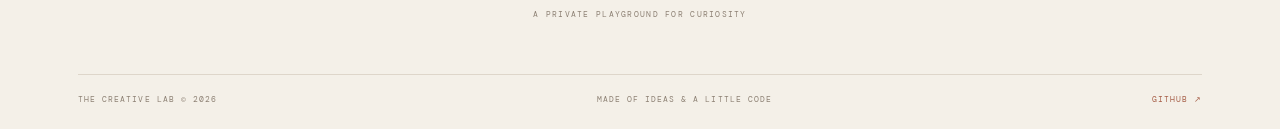
==== commit 184b8cfc: "Add Armenian vocabulary reminder widget" ====
--- a/index.html
+++ b/index.html
@@ -102,6 +102,17 @@
         </article>
       </section>
 
+        <article class="widget vocabulary-widget" aria-labelledby="vocabularyHeading">
+          <div class="widget-heading"><span class="widget-label">ARMENIAN · DAILY REMINDER</span><span class="widget-symbol">Աբ</span></div>
+          <div class="vocabulary-title-row">
+            <div><h3 id="vocabularyHeading">Five words to keep.</h3><p>A tiny vocabulary refresh, picked from your modules.</p></div>
+            <button class="tiny-button" id="refreshVocabulary" type="button">ANOTHER FIVE ↗</button>
+          </div>
+          <div class="vocabulary-list" id="vocabularyList" aria-live="polite">
+            <p class="vocabulary-empty">Gathering your words…</p>
+          </div>
+          <div class="vocabulary-footer"><a href="./vocabulary-trainer.html">OPEN VOCABULARY ROOM ↗</a><span>RANDOM SELECTION</span></div>
+        </article>
       <section class="apps-section" id="apps">
         <div class="section-heading">
           <div>
